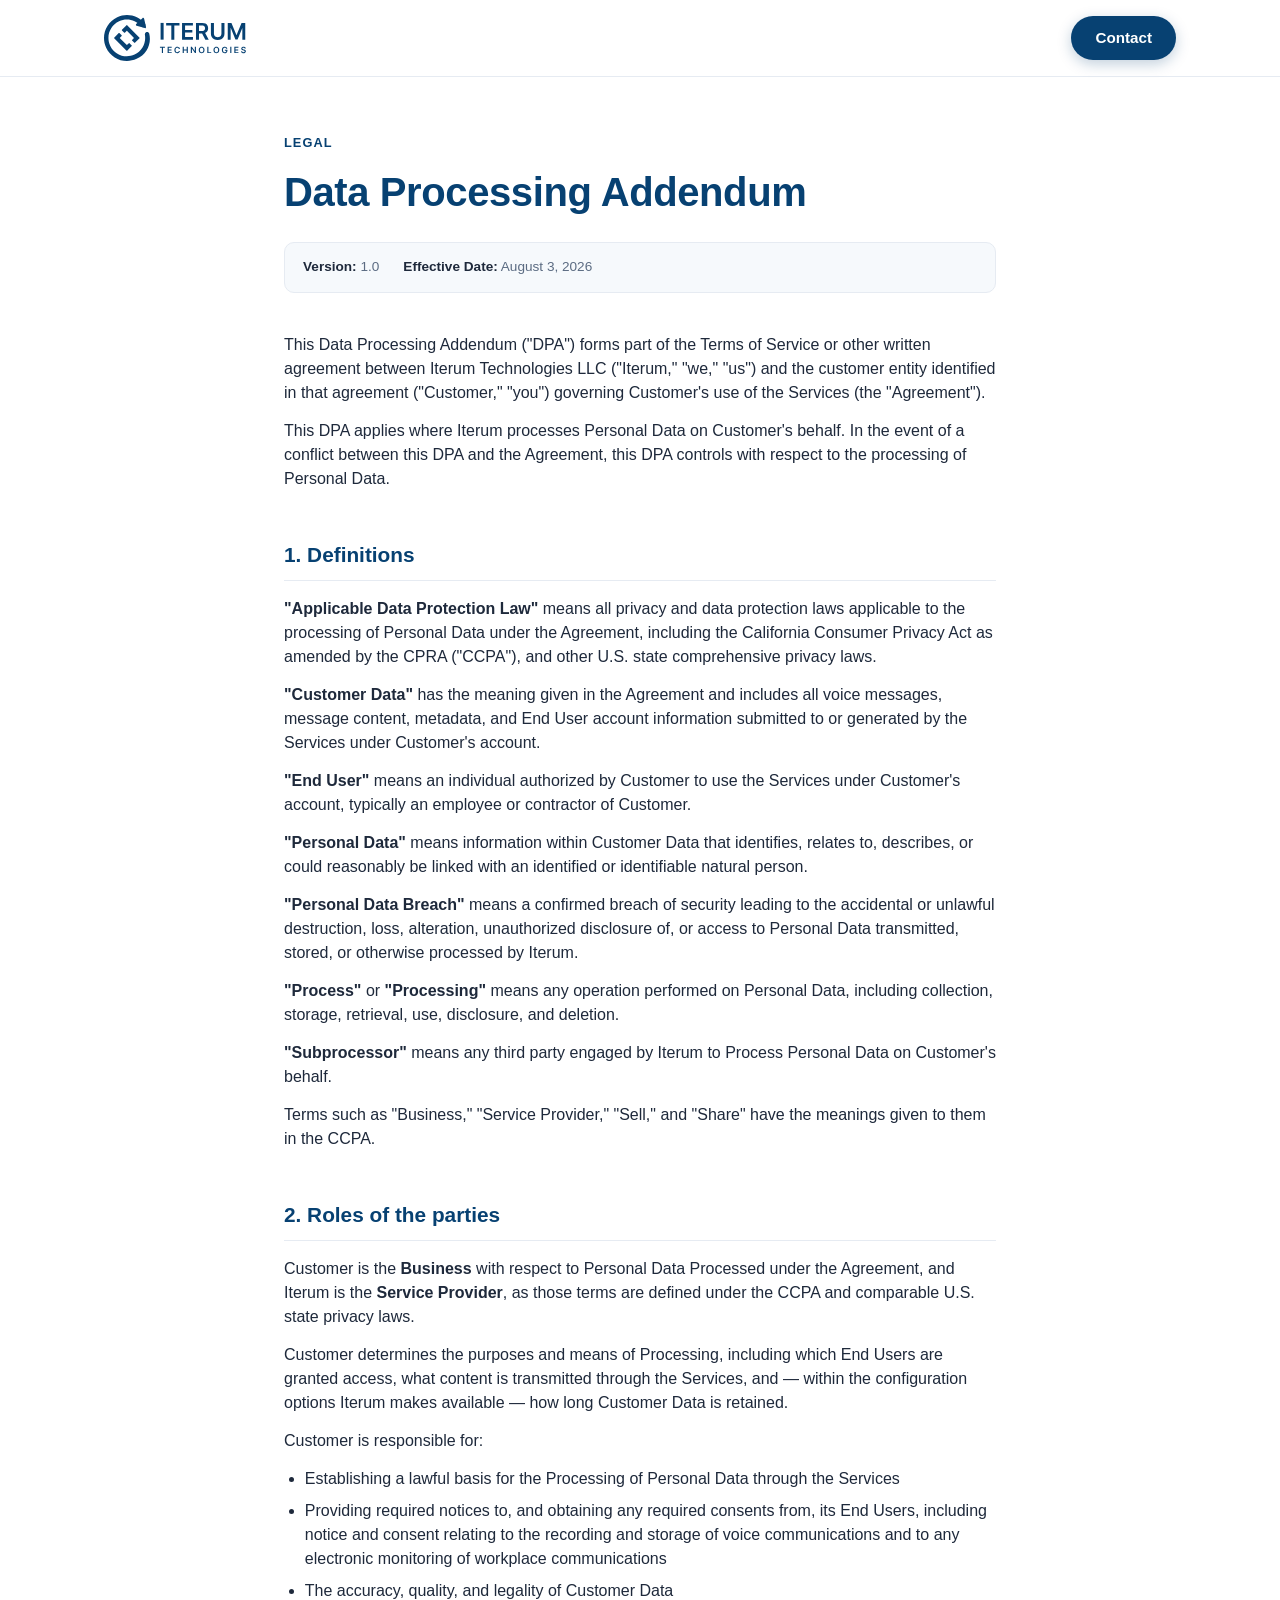
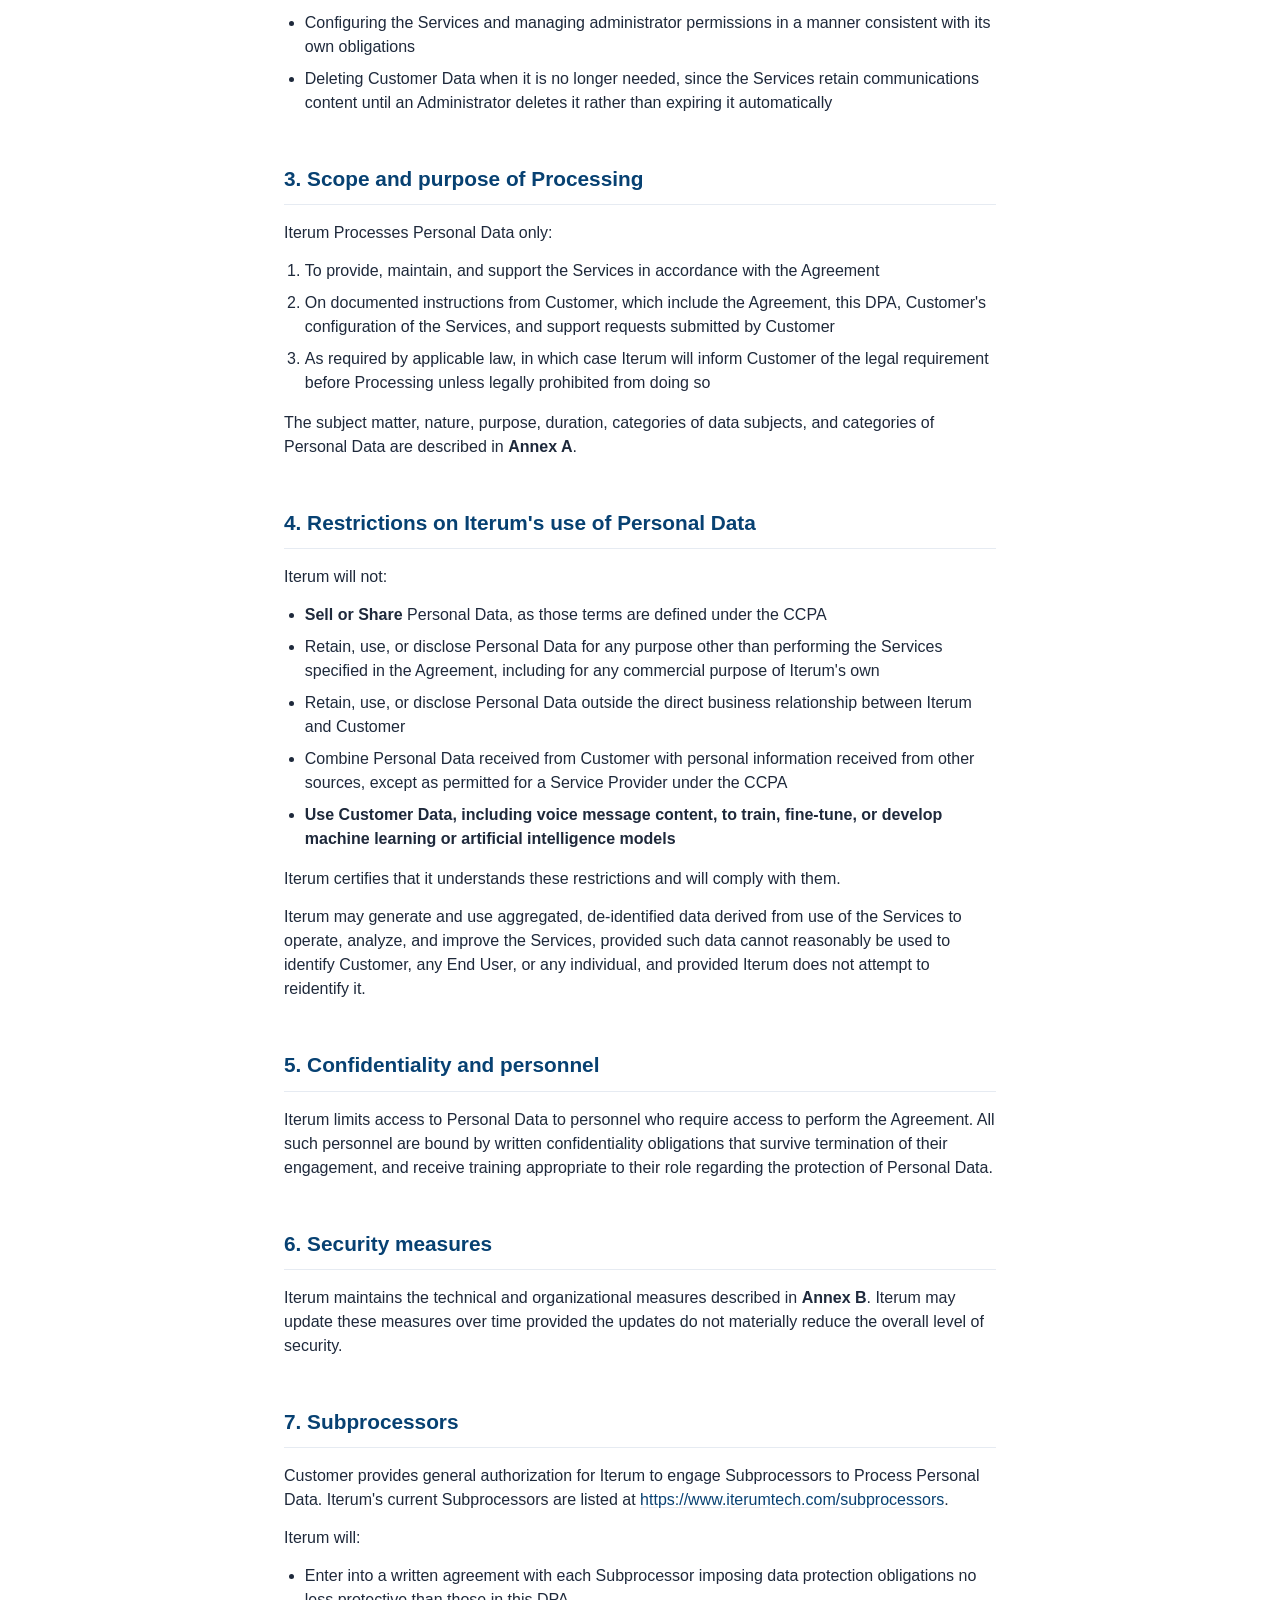
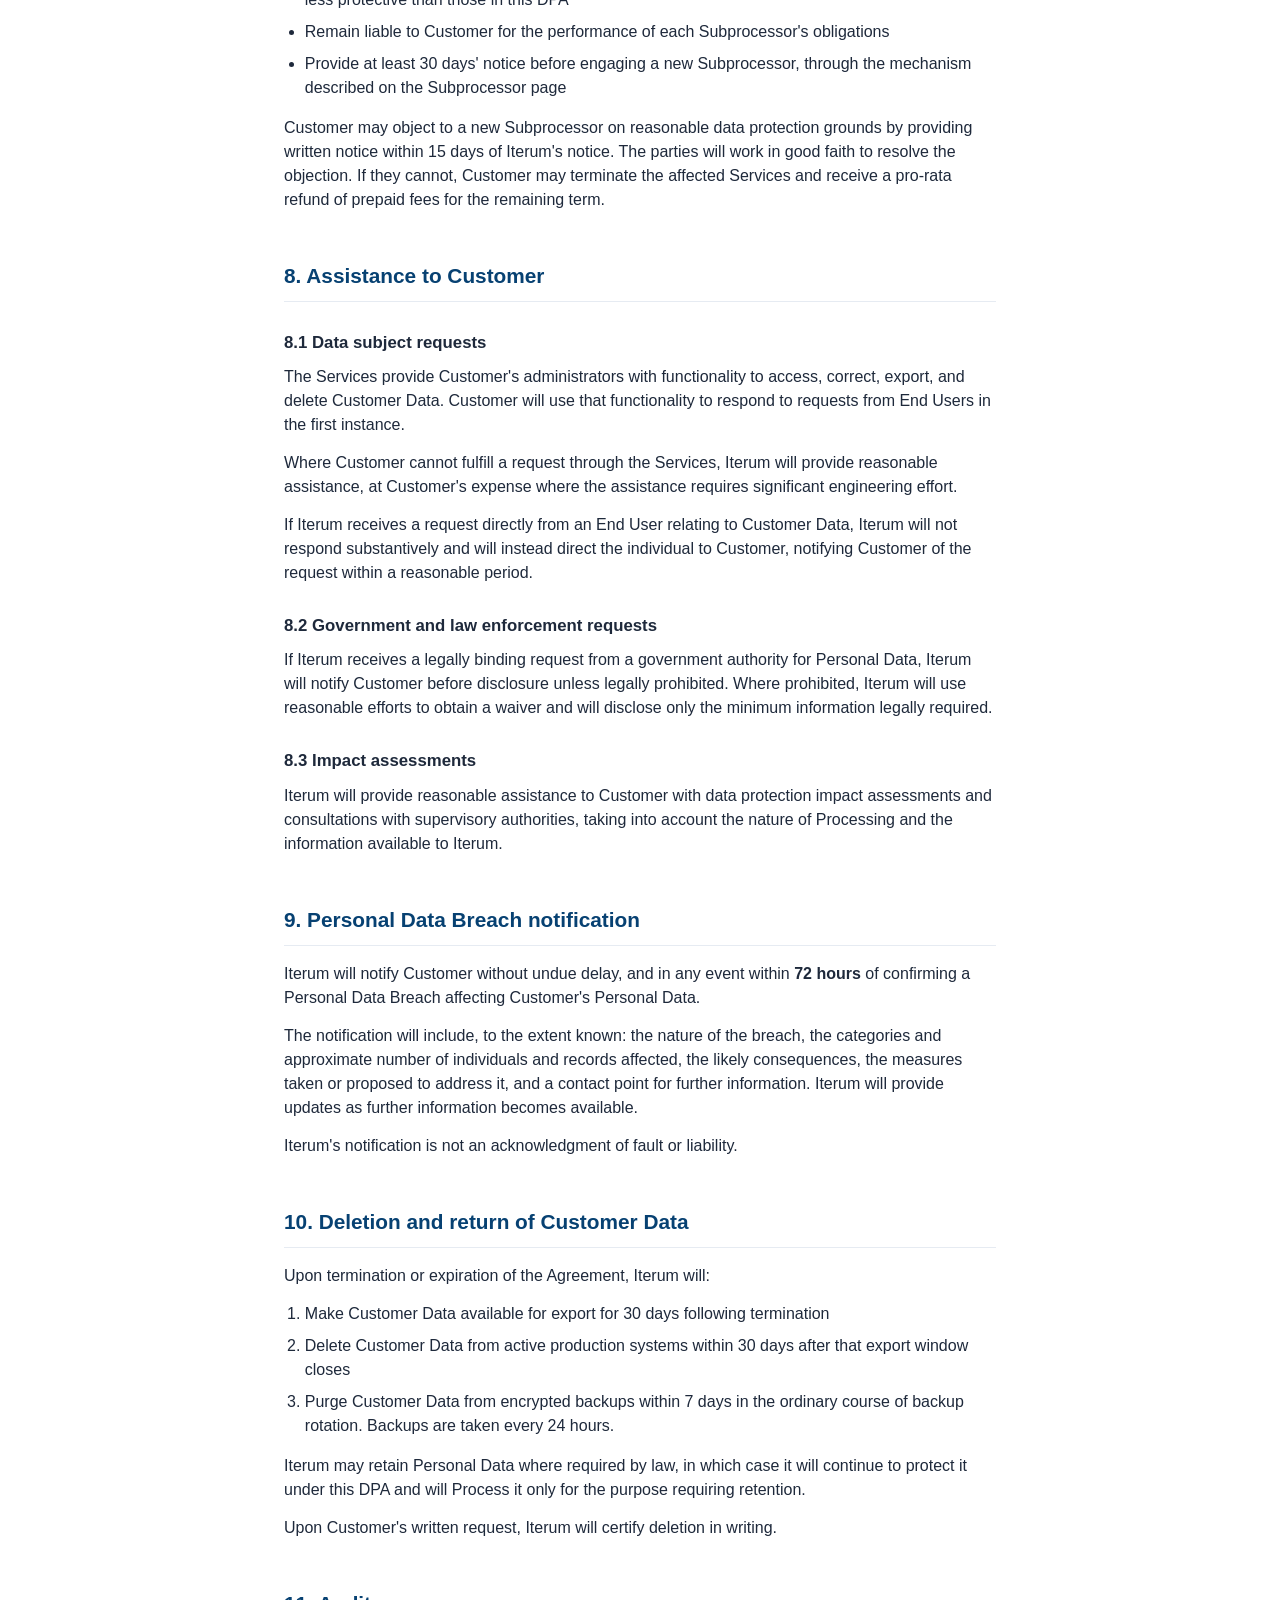
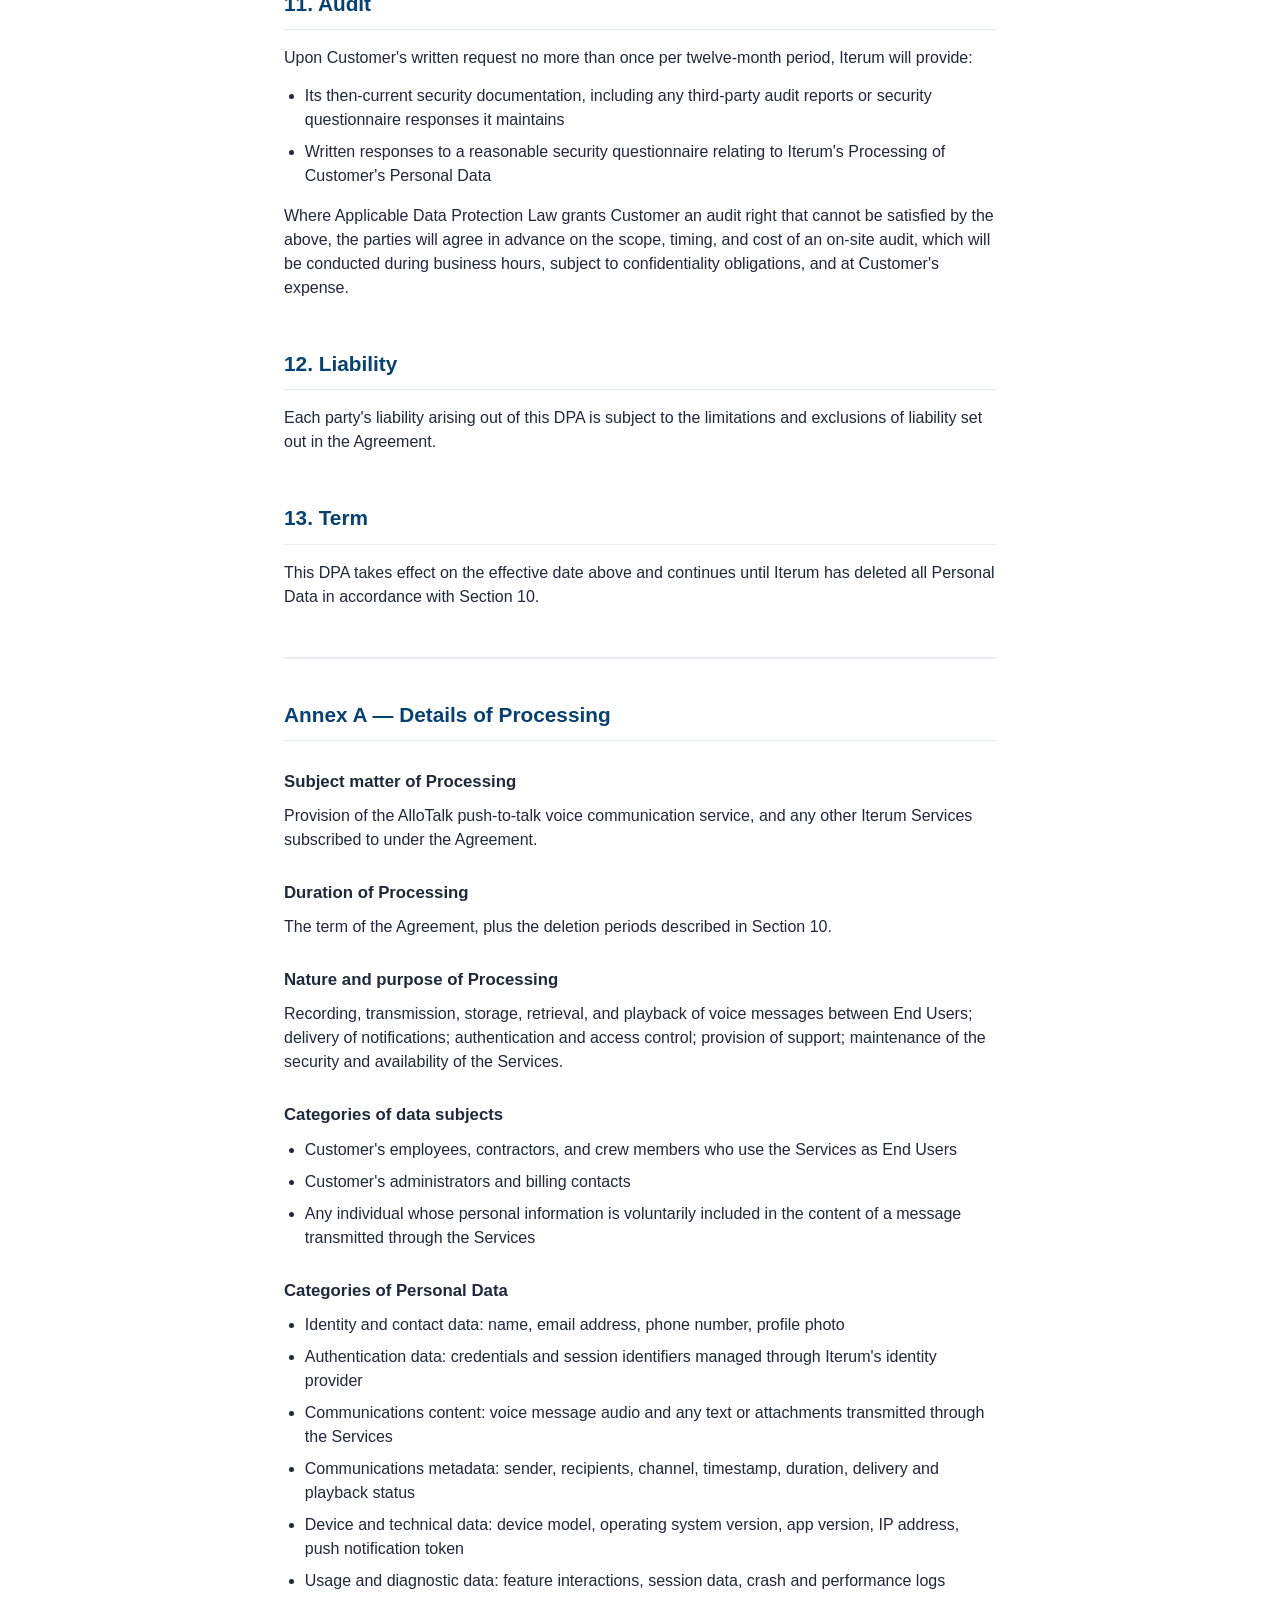
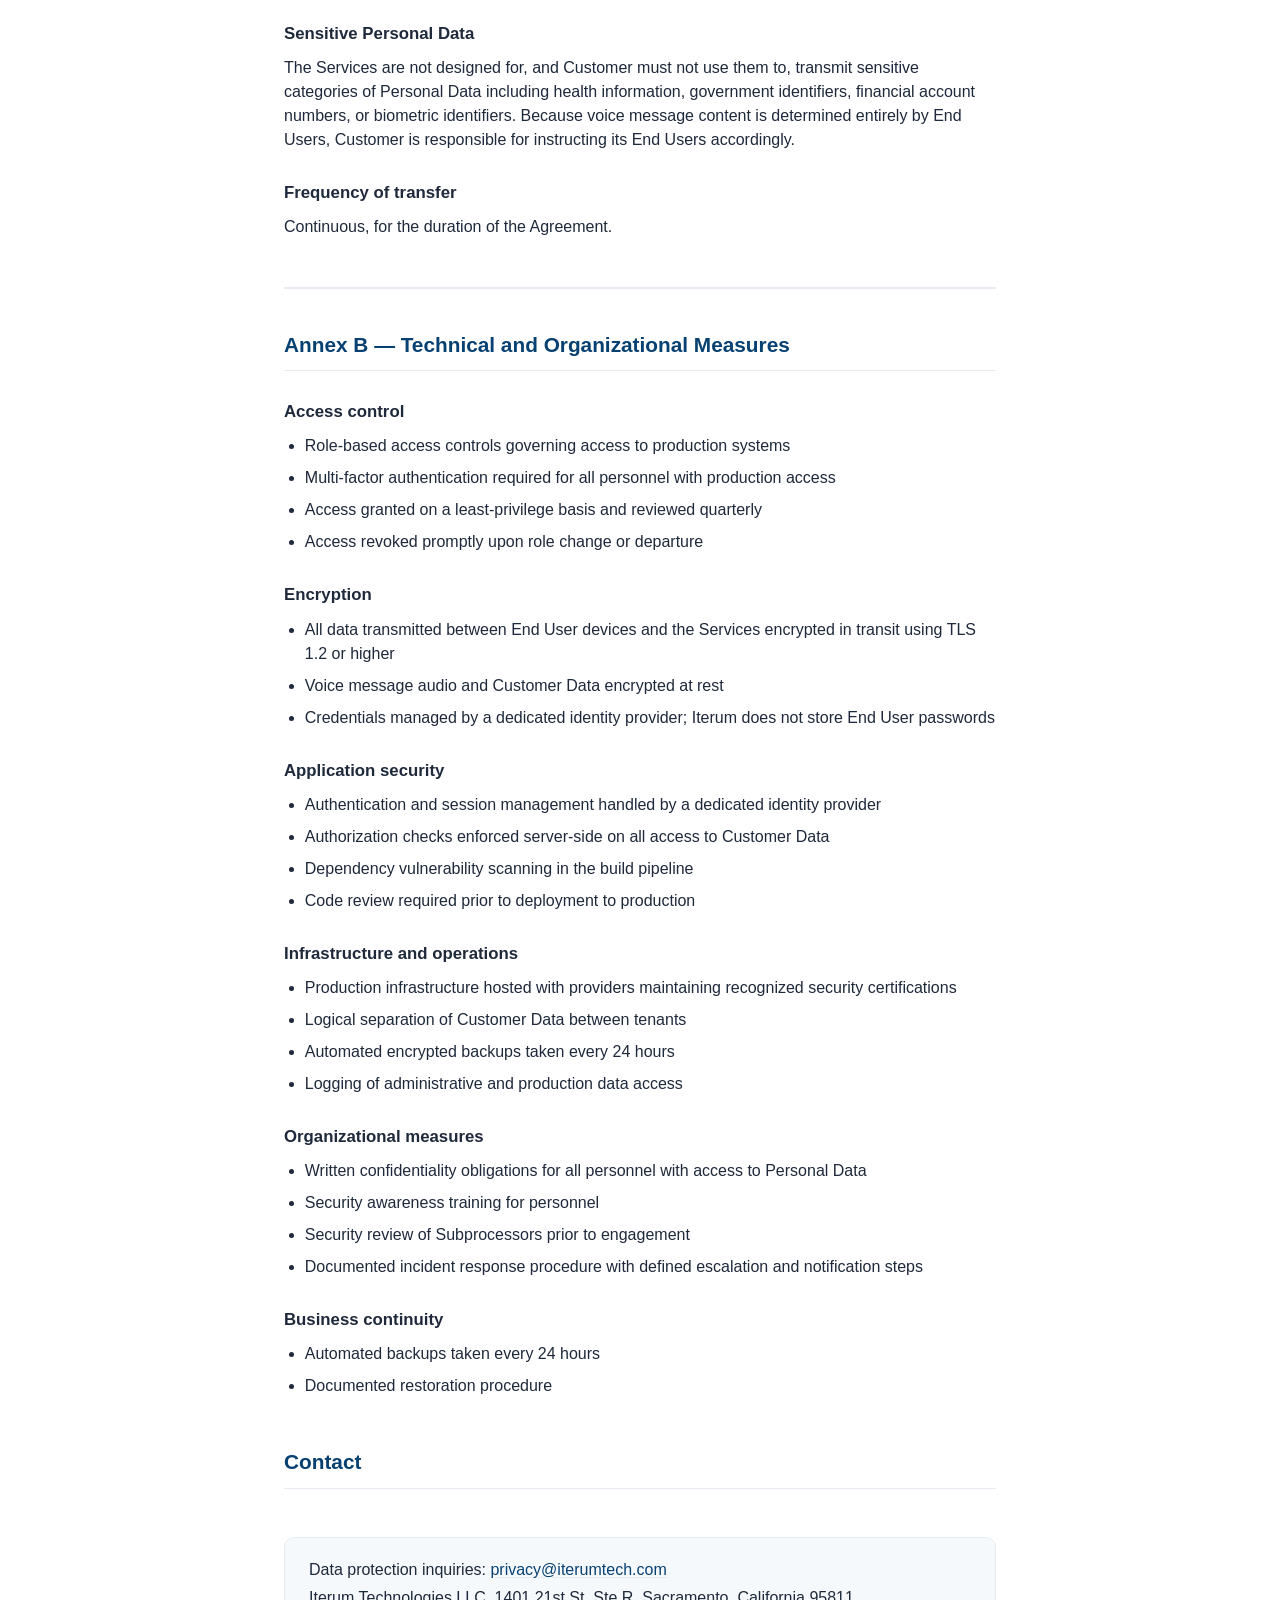
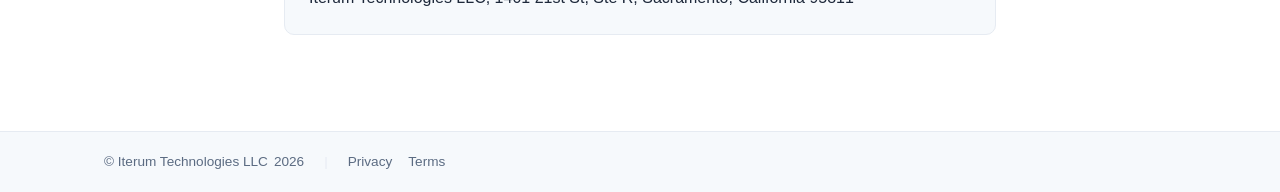
==== dpa/index.html @ b915741b "Updating website with legal pages" ====
<!doctype html>
<html lang="en">
  <head>
    <meta charset="UTF-8" />
    <meta name="viewport" content="width=device-width, initial-scale=1.0" />
    <title>Data Processing Addendum — Iterum Technologies</title>

    <link rel="icon" href="../favicon.ico" />
    <link rel="stylesheet" href="../styles.css" />
  </head>
  <body>
    <header class="site-header">
      <div class="container">
        <a class="brand" href="../index.html">
          <img src="../logo.svg" alt="Iterum Technologies" />
        </a>
        <a class="btn btn-primary" href="mailto:hello@iterumtech.com">Contact</a>
      </div>
    </header>

    <main>
      <div class="container doc">
        <div class="doc-eyebrow">Legal</div>
        <h1>Data Processing Addendum</h1>
        <div class="doc-meta">
          <span><strong>Version:</strong> 1.0</span>
          <span><strong>Effective Date:</strong> August 3, 2026</span>
        </div>

        <p>
          This Data Processing Addendum ("DPA") forms part of the Terms of Service or other
          written agreement between Iterum Technologies LLC ("Iterum," "we," "us") and the
          customer entity identified in that agreement ("Customer," "you") governing Customer's
          use of the Services (the "Agreement").
        </p>
        <p>
          This DPA applies where Iterum processes Personal Data on Customer's behalf. In the
          event of a conflict between this DPA and the Agreement, this DPA controls with respect
          to the processing of Personal Data.
        </p>

        <h2>1. Definitions</h2>
        <p><strong>"Applicable Data Protection Law"</strong> means all privacy and data protection laws applicable to the processing of Personal Data under the Agreement, including the California Consumer Privacy Act as amended by the CPRA ("CCPA"), and other U.S. state comprehensive privacy laws.</p>
        <p><strong>"Customer Data"</strong> has the meaning given in the Agreement and includes all voice messages, message content, metadata, and End User account information submitted to or generated by the Services under Customer's account.</p>
        <p><strong>"End User"</strong> means an individual authorized by Customer to use the Services under Customer's account, typically an employee or contractor of Customer.</p>
        <p><strong>"Personal Data"</strong> means information within Customer Data that identifies, relates to, describes, or could reasonably be linked with an identified or identifiable natural person.</p>
        <p><strong>"Personal Data Breach"</strong> means a confirmed breach of security leading to the accidental or unlawful destruction, loss, alteration, unauthorized disclosure of, or access to Personal Data transmitted, stored, or otherwise processed by Iterum.</p>
        <p><strong>"Process"</strong> or <strong>"Processing"</strong> means any operation performed on Personal Data, including collection, storage, retrieval, use, disclosure, and deletion.</p>
        <p><strong>"Subprocessor"</strong> means any third party engaged by Iterum to Process Personal Data on Customer's behalf.</p>
        <p>Terms such as "Business," "Service Provider," "Sell," and "Share" have the meanings given to them in the CCPA.</p>

        <h2>2. Roles of the parties</h2>
        <p>
          Customer is the <strong>Business</strong> with respect to Personal Data Processed under
          the Agreement, and Iterum is the <strong>Service Provider</strong>, as those terms are
          defined under the CCPA and comparable U.S. state privacy laws.
        </p>
        <p>
          Customer determines the purposes and means of Processing, including which End Users are
          granted access, what content is transmitted through the Services, and — within the
          configuration options Iterum makes available — how long Customer Data is retained.
        </p>
        <p>Customer is responsible for:</p>
        <ul>
          <li>Establishing a lawful basis for the Processing of Personal Data through the Services</li>
          <li>Providing required notices to, and obtaining any required consents from, its End Users, including notice and consent relating to the recording and storage of voice communications and to any electronic monitoring of workplace communications</li>
          <li>The accuracy, quality, and legality of Customer Data</li>
          <li>Configuring the Services and managing administrator permissions in a manner consistent with its own obligations</li>
          <li>Deleting Customer Data when it is no longer needed, since the Services retain communications content until an Administrator deletes it rather than expiring it automatically</li>
        </ul>

        <h2>3. Scope and purpose of Processing</h2>
        <p>Iterum Processes Personal Data only:</p>
        <ol>
          <li>To provide, maintain, and support the Services in accordance with the Agreement</li>
          <li>On documented instructions from Customer, which include the Agreement, this DPA, Customer's configuration of the Services, and support requests submitted by Customer</li>
          <li>As required by applicable law, in which case Iterum will inform Customer of the legal requirement before Processing unless legally prohibited from doing so</li>
        </ol>
        <p>The subject matter, nature, purpose, duration, categories of data subjects, and categories of Personal Data are described in <strong>Annex A</strong>.</p>

        <h2>4. Restrictions on Iterum's use of Personal Data</h2>
        <p>Iterum will not:</p>
        <ul>
          <li><strong>Sell or Share</strong> Personal Data, as those terms are defined under the CCPA</li>
          <li>Retain, use, or disclose Personal Data for any purpose other than performing the Services specified in the Agreement, including for any commercial purpose of Iterum's own</li>
          <li>Retain, use, or disclose Personal Data outside the direct business relationship between Iterum and Customer</li>
          <li>Combine Personal Data received from Customer with personal information received from other sources, except as permitted for a Service Provider under the CCPA</li>
          <li><strong>Use Customer Data, including voice message content, to train, fine-tune, or develop machine learning or artificial intelligence models</strong></li>
        </ul>
        <p>Iterum certifies that it understands these restrictions and will comply with them.</p>
        <p>
          Iterum may generate and use aggregated, de-identified data derived from use of the
          Services to operate, analyze, and improve the Services, provided such data cannot
          reasonably be used to identify Customer, any End User, or any individual, and provided
          Iterum does not attempt to reidentify it.
        </p>

        <h2>5. Confidentiality and personnel</h2>
        <p>
          Iterum limits access to Personal Data to personnel who require access to perform the
          Agreement. All such personnel are bound by written confidentiality obligations that
          survive termination of their engagement, and receive training appropriate to their role
          regarding the protection of Personal Data.
        </p>

        <h2>6. Security measures</h2>
        <p>
          Iterum maintains the technical and organizational measures described in
          <strong>Annex B</strong>. Iterum may update these measures over time provided the
          updates do not materially reduce the overall level of security.
        </p>

        <h2>7. Subprocessors</h2>
        <p>
          Customer provides general authorization for Iterum to engage Subprocessors to Process
          Personal Data. Iterum's current Subprocessors are listed at
          <a href="../subprocessors/">https://www.iterumtech.com/subprocessors</a>.
        </p>
        <p>Iterum will:</p>
        <ul>
          <li>Enter into a written agreement with each Subprocessor imposing data protection obligations no less protective than those in this DPA</li>
          <li>Remain liable to Customer for the performance of each Subprocessor's obligations</li>
          <li>Provide at least 30 days' notice before engaging a new Subprocessor, through the mechanism described on the Subprocessor page</li>
        </ul>
        <p>
          Customer may object to a new Subprocessor on reasonable data protection grounds by
          providing written notice within 15 days of Iterum's notice. The parties will work in
          good faith to resolve the objection. If they cannot, Customer may terminate the affected
          Services and receive a pro-rata refund of prepaid fees for the remaining term.
        </p>

        <h2>8. Assistance to Customer</h2>
        <h3>8.1 Data subject requests</h3>
        <p>
          The Services provide Customer's administrators with functionality to access, correct,
          export, and delete Customer Data. Customer will use that functionality to respond to
          requests from End Users in the first instance.
        </p>
        <p>
          Where Customer cannot fulfill a request through the Services, Iterum will provide
          reasonable assistance, at Customer's expense where the assistance requires significant
          engineering effort.
        </p>
        <p>
          If Iterum receives a request directly from an End User relating to Customer Data, Iterum
          will not respond substantively and will instead direct the individual to Customer,
          notifying Customer of the request within a reasonable period.
        </p>

        <h3>8.2 Government and law enforcement requests</h3>
        <p>
          If Iterum receives a legally binding request from a government authority for Personal
          Data, Iterum will notify Customer before disclosure unless legally prohibited. Where
          prohibited, Iterum will use reasonable efforts to obtain a waiver and will disclose only
          the minimum information legally required.
        </p>

        <h3>8.3 Impact assessments</h3>
        <p>
          Iterum will provide reasonable assistance to Customer with data protection impact
          assessments and consultations with supervisory authorities, taking into account the
          nature of Processing and the information available to Iterum.
        </p>

        <h2>9. Personal Data Breach notification</h2>
        <p>
          Iterum will notify Customer without undue delay, and in any event within
          <strong>72 hours</strong> of confirming a Personal Data Breach affecting Customer's
          Personal Data.
        </p>
        <p>
          The notification will include, to the extent known: the nature of the breach, the
          categories and approximate number of individuals and records affected, the likely
          consequences, the measures taken or proposed to address it, and a contact point for
          further information. Iterum will provide updates as further information becomes
          available.
        </p>
        <p>Iterum's notification is not an acknowledgment of fault or liability.</p>

        <h2>10. Deletion and return of Customer Data</h2>
        <p>Upon termination or expiration of the Agreement, Iterum will:</p>
        <ol>
          <li>Make Customer Data available for export for 30 days following termination</li>
          <li>Delete Customer Data from active production systems within 30 days after that export window closes</li>
          <li>Purge Customer Data from encrypted backups within 7 days in the ordinary course of backup rotation. Backups are taken every 24 hours.</li>
        </ol>
        <p>
          Iterum may retain Personal Data where required by law, in which case it will continue to
          protect it under this DPA and will Process it only for the purpose requiring retention.
        </p>
        <p>Upon Customer's written request, Iterum will certify deletion in writing.</p>

        <h2>11. Audit</h2>
        <p>Upon Customer's written request no more than once per twelve-month period, Iterum will provide:</p>
        <ul>
          <li>Its then-current security documentation, including any third-party audit reports or security questionnaire responses it maintains</li>
          <li>Written responses to a reasonable security questionnaire relating to Iterum's Processing of Customer's Personal Data</li>
        </ul>
        <p>
          Where Applicable Data Protection Law grants Customer an audit right that cannot be
          satisfied by the above, the parties will agree in advance on the scope, timing, and cost
          of an on-site audit, which will be conducted during business hours, subject to
          confidentiality obligations, and at Customer's expense.
        </p>

        <h2>12. Liability</h2>
        <p>Each party's liability arising out of this DPA is subject to the limitations and exclusions of liability set out in the Agreement.</p>

        <h2>13. Term</h2>
        <p>This DPA takes effect on the effective date above and continues until Iterum has deleted all Personal Data in accordance with Section 10.</p>

        <h2 class="doc-annex-title">Annex A — Details of Processing</h2>

        <h3>Subject matter of Processing</h3>
        <p>Provision of the AlloTalk push-to-talk voice communication service, and any other Iterum Services subscribed to under the Agreement.</p>

        <h3>Duration of Processing</h3>
        <p>The term of the Agreement, plus the deletion periods described in Section 10.</p>

        <h3>Nature and purpose of Processing</h3>
        <p>Recording, transmission, storage, retrieval, and playback of voice messages between End Users; delivery of notifications; authentication and access control; provision of support; maintenance of the security and availability of the Services.</p>

        <h3>Categories of data subjects</h3>
        <ul>
          <li>Customer's employees, contractors, and crew members who use the Services as End Users</li>
          <li>Customer's administrators and billing contacts</li>
          <li>Any individual whose personal information is voluntarily included in the content of a message transmitted through the Services</li>
        </ul>

        <h3>Categories of Personal Data</h3>
        <ul>
          <li>Identity and contact data: name, email address, phone number, profile photo</li>
          <li>Authentication data: credentials and session identifiers managed through Iterum's identity provider</li>
          <li>Communications content: voice message audio and any text or attachments transmitted through the Services</li>
          <li>Communications metadata: sender, recipients, channel, timestamp, duration, delivery and playback status</li>
          <li>Device and technical data: device model, operating system version, app version, IP address, push notification token</li>
          <li>Usage and diagnostic data: feature interactions, session data, crash and performance logs</li>
        </ul>

        <h3>Sensitive Personal Data</h3>
        <p>
          The Services are not designed for, and Customer must not use them to, transmit
          sensitive categories of Personal Data including health information, government
          identifiers, financial account numbers, or biometric identifiers. Because voice message
          content is determined entirely by End Users, Customer is responsible for instructing its
          End Users accordingly.
        </p>

        <h3>Frequency of transfer</h3>
        <p>Continuous, for the duration of the Agreement.</p>

        <h2 class="doc-annex-title">Annex B — Technical and Organizational Measures</h2>

        <h3>Access control</h3>
        <ul>
          <li>Role-based access controls governing access to production systems</li>
          <li>Multi-factor authentication required for all personnel with production access</li>
          <li>Access granted on a least-privilege basis and reviewed quarterly</li>
          <li>Access revoked promptly upon role change or departure</li>
        </ul>

        <h3>Encryption</h3>
        <ul>
          <li>All data transmitted between End User devices and the Services encrypted in transit using TLS 1.2 or higher</li>
          <li>Voice message audio and Customer Data encrypted at rest</li>
          <li>Credentials managed by a dedicated identity provider; Iterum does not store End User passwords</li>
        </ul>

        <h3>Application security</h3>
        <ul>
          <li>Authentication and session management handled by a dedicated identity provider</li>
          <li>Authorization checks enforced server-side on all access to Customer Data</li>
          <li>Dependency vulnerability scanning in the build pipeline</li>
          <li>Code review required prior to deployment to production</li>
        </ul>

        <h3>Infrastructure and operations</h3>
        <ul>
          <li>Production infrastructure hosted with providers maintaining recognized security certifications</li>
          <li>Logical separation of Customer Data between tenants</li>
          <li>Automated encrypted backups taken every 24 hours</li>
          <li>Logging of administrative and production data access</li>
        </ul>

        <h3>Organizational measures</h3>
        <ul>
          <li>Written confidentiality obligations for all personnel with access to Personal Data</li>
          <li>Security awareness training for personnel</li>
          <li>Security review of Subprocessors prior to engagement</li>
          <li>Documented incident response procedure with defined escalation and notification steps</li>
        </ul>

        <h3>Business continuity</h3>
        <ul>
          <li>Automated backups taken every 24 hours</li>
          <li>Documented restoration procedure</li>
        </ul>

        <h2>Contact</h2>
        <div class="doc-contact">
          <p>Data protection inquiries: <a href="mailto:privacy@iterumtech.com">privacy@iterumtech.com</a></p>
          <p>Iterum Technologies LLC, 1401 21st St, Ste R, Sacramento, California 95811</p>
        </div>
      </div>
    </main>

    <footer class="site-footer">
      <div class="container">
        <span class="footer-copyright">&copy; Iterum Technologies LLC <span id="year"></span></span>
        <span class="footer-sep">|</span>
        <span class="footer-links">
          <a href="../privacy/">Privacy</a>
          <a href="../terms/">Terms</a>
        </span>
      </div>
    </footer>

    <script>
      document.getElementById('year').textContent = new Date().getFullYear();
    </script>
  </body>
</html>
---- styles.css ----
/* Reset & variables */
:root {
  --blue-dark: #074172;
  --blue: #0062ff;
  --blue-light: #009dff;
  --bg: #ffffff;
  --bg-soft: #f6f9fc;
  --text: #1e293b;
  --text-muted: #5b6b82;
  --border: #e6ebf2;
  --shadow: 0 1px 2px rgba(15, 42, 74, 0.04), 0 8px 24px rgba(15, 42, 74, 0.06);
  --radius: 14px;
  --container: 1120px;
}

* {
  margin: 0;
  padding: 0;
  box-sizing: border-box;
}

html {
  scroll-behavior: smooth;
}

body {
  font-family:
    -apple-system, BlinkMacSystemFont, 'Segoe UI', Roboto, Helvetica, Arial, sans-serif;
  background-color: var(--bg);
  color: var(--text);
  min-height: 100vh;
  display: flex;
  flex-direction: column;
  line-height: 1.5;
  -webkit-font-smoothing: antialiased;
}

a {
  color: inherit;
}

img {
  display: block;
  max-width: 100%;
}

.container {
  width: 100%;
  max-width: var(--container);
  margin: 0 auto;
  padding: 0 24px;
}

/* Header */
.site-header {
  position: sticky;
  top: 0;
  z-index: 20;
  background: rgba(255, 255, 255, 0.85);
  backdrop-filter: saturate(180%) blur(12px);
  -webkit-backdrop-filter: saturate(180%) blur(12px);
  border-bottom: 1px solid var(--border);
}

.site-header .container {
  display: flex;
  align-items: center;
  justify-content: space-between;
  gap: 16px;
  height: 76px;
}

.brand {
  display: flex;
  align-items: center;
}

.brand img {
  height: 46px;
  width: auto;
}

.btn {
  display: inline-flex;
  align-items: center;
  justify-content: center;
  gap: 8px;
  font-weight: 600;
  font-size: 0.95rem;
  text-decoration: none;
  white-space: nowrap;
  border-radius: 999px;
  transition:
    transform 0.2s ease,
    box-shadow 0.2s ease,
    background-color 0.2s ease;
}

.btn-primary {
  background: var(--blue-dark);
  color: #fff;
  padding: 11px 24px;
  box-shadow: 0 4px 14px rgba(7, 65, 114, 0.25);
}

.btn-primary:hover {
  background: #063458;
  transform: translateY(-1px);
  box-shadow: 0 6px 18px rgba(7, 65, 114, 0.3);
}

/* Hero (home page) */
.hero {
  flex: 1;
  display: flex;
  align-items: center;
  position: relative;
  overflow: hidden;
  padding: 88px 0 96px;
  background:
    radial-gradient(650px 320px at 15% -10%, rgba(0, 157, 255, 0.08), transparent 60%),
    radial-gradient(650px 320px at 85% 10%, rgba(0, 98, 255, 0.08), transparent 60%);
}

.hero .container {
  display: flex;
  flex-direction: column;
  align-items: center;
  text-align: center;
}

.hero-phrase {
  max-width: 760px;
  font-size: clamp(1.3rem, 1rem + 1.4vw, 1.85rem);
  font-weight: 600;
  line-height: 1.55;
  color: var(--text);
  letter-spacing: -0.01em;
}

.hero-phrase strong {
  color: var(--blue-dark);
  font-weight: 700;
}

.divider {
  width: 64px;
  height: 3px;
  border-radius: 2px;
  margin: 40px 0 36px;
  background: var(--blue-dark);
}

/* AlloTalk promo */
.promo {
  display: flex;
  flex-direction: column;
  align-items: center;
  gap: 22px;
  padding: 36px 44px;
  background: var(--bg-soft);
  border: 1px solid var(--border);
  border-radius: var(--radius);
  box-shadow: var(--shadow);
}

.promo img {
  height: 46px;
  width: auto;
}

.btn-cta {
  background: linear-gradient(135deg, var(--blue-light), var(--blue));
  color: #fff;
  padding: 12px 28px;
  font-size: 1rem;
  box-shadow: 0 6px 18px rgba(0, 98, 255, 0.28);
}

.btn-cta:hover {
  transform: translateY(-1px);
  box-shadow: 0 8px 22px rgba(0, 98, 255, 0.34);
}

.btn-cta svg {
  width: 16px;
  height: 16px;
  transition: transform 0.2s ease;
}

.btn-cta:hover svg {
  transform: translateX(3px);
}

/* Footer */
.site-footer {
  border-top: 1px solid var(--border);
  background: var(--bg-soft);
}

.site-footer .container {
  display: flex;
  align-items: center;
  justify-content: flex-start;
  flex-wrap: wrap;
  gap: 8px 20px;
  padding-top: 20px;
  padding-bottom: 20px;
  font-size: 0.85rem;
  color: var(--text-muted);
}

.footer-copyright {
  display: inline-flex;
  align-items: center;
  gap: 6px;
}

.footer-links {
  display: inline-flex;
  align-items: center;
  gap: 16px;
}

.footer-links a {
  text-decoration: none;
  color: var(--text-muted);
  transition: color 0.2s ease;
}

.footer-links a:hover {
  color: var(--blue-dark);
  text-decoration: underline;
}

.footer-sep {
  color: var(--border);
}

/* Simple page header (placeholder pages) */
main {
  flex: 1;
}

.page {
  padding-top: 72px;
  padding-bottom: 72px;
}

.page h1 {
  font-size: clamp(1.6rem, 1rem + 2vw, 2.2rem);
  color: var(--blue-dark);
  margin-bottom: 16px;
}

.page p {
  color: var(--text-muted);
  max-width: 640px;
}

/* Legal document pages (privacy, terms, dpa, subprocessors) */
.doc {
  padding-top: 56px;
  padding-bottom: 96px;
  max-width: 760px;
}

.doc-eyebrow {
  color: var(--blue-dark);
  font-weight: 700;
  font-size: 0.8rem;
  letter-spacing: 0.08em;
  text-transform: uppercase;
  margin-bottom: 10px;
}

.doc h1 {
  font-size: clamp(1.8rem, 1.2rem + 2.2vw, 2.5rem);
  color: var(--blue-dark);
  letter-spacing: -0.01em;
  margin-bottom: 20px;
}

.doc-meta {
  display: flex;
  flex-wrap: wrap;
  gap: 8px 24px;
  padding: 14px 18px;
  background: var(--bg-soft);
  border: 1px solid var(--border);
  border-radius: 10px;
  font-size: 0.85rem;
  color: var(--text-muted);
  margin-bottom: 40px;
}

.doc-meta strong {
  color: var(--text);
}

.doc-callout {
  background: var(--bg-soft);
  border: 1px solid var(--border);
  border-left: 3px solid var(--blue-dark);
  border-radius: 10px;
  padding: 16px 20px;
  margin: 0 0 40px;
  font-size: 0.95rem;
  color: var(--text);
}

.doc h2 {
  font-size: 1.3rem;
  color: var(--blue-dark);
  margin-top: 48px;
  margin-bottom: 16px;
  padding-bottom: 10px;
  border-bottom: 1px solid var(--border);
}

.doc h3 {
  font-size: 1.05rem;
  color: var(--text);
  margin-top: 28px;
  margin-bottom: 10px;
}

.doc p {
  color: var(--text);
  margin-bottom: 14px;
  max-width: none;
}

.doc p.muted {
  color: var(--text-muted);
  font-size: 0.9rem;
}

.doc ul,
.doc ol {
  color: var(--text);
  margin: 0 0 16px;
  padding-left: 1.3em;
}

.doc ul {
  list-style: disc;
}

.doc li {
  margin-bottom: 8px;
}

.doc li > ul,
.doc li > ol {
  margin-top: 8px;
  margin-bottom: 0;
}

.doc h4.doc-list-label {
  font-size: 0.95rem;
  color: var(--text);
  margin-top: 20px;
  margin-bottom: 8px;
}

.doc a {
  color: var(--blue-dark);
  text-decoration: underline;
  text-decoration-color: var(--border);
  text-underline-offset: 2px;
}

.doc a:hover {
  text-decoration-color: var(--blue-dark);
}

.doc strong {
  color: var(--text);
  font-weight: 700;
}

.doc hr {
  border: none;
  border-top: 1px solid var(--border);
  margin: 40px 0;
}

.doc .doc-table-wrap {
  overflow-x: auto;
  margin: 0 0 24px;
  border: 1px solid var(--border);
  border-radius: 10px;
}

.doc table {
  width: 100%;
  border-collapse: collapse;
  font-size: 0.9rem;
  min-width: 480px;
}

.doc th,
.doc td {
  text-align: left;
  padding: 10px 14px;
  border-bottom: 1px solid var(--border);
  vertical-align: top;
}

.doc th {
  background: var(--bg-soft);
  color: var(--text);
  font-weight: 600;
  white-space: nowrap;
}

.doc tr:last-child td {
  border-bottom: none;
}

.doc-annex-title {
  font-size: 1.5rem;
  color: var(--blue-dark);
  margin-top: 56px;
  margin-bottom: 20px;
  padding-top: 40px;
  border-top: 2px solid var(--border);
}

.doc-contact {
  margin-top: 48px;
  padding: 20px 24px;
  background: var(--bg-soft);
  border: 1px solid var(--border);
  border-radius: 10px;
  color: var(--text);
}

.doc-contact p {
  margin-bottom: 4px;
}

/* Responsive */
@media (max-width: 640px) {
  .site-header .container {
    height: 64px;
  }

  .brand img {
    height: 34px;
  }

  .btn-primary {
    padding: 9px 18px;
    font-size: 0.88rem;
  }

  .hero {
    padding: 56px 0 64px;
  }

  .hero-phrase {
    font-size: 1.05rem;
  }

  .promo {
    width: 100%;
    padding: 28px 20px;
  }

  .promo img {
    height: 36px;
  }

  .site-footer .container {
    justify-content: center;
    text-align: center;
  }

  .page {
    padding-top: 48px;
    padding-bottom: 48px;
    padding-left: 28px;
    padding-right: 28px;
  }

  .doc {
    padding-top: 40px;
    padding-bottom: 64px;
    padding-left: 24px;
    padding-right: 24px;
  }

  .doc h2 {
    margin-top: 36px;
  }

  .doc-annex-title {
    margin-top: 40px;
    padding-top: 28px;
  }
}
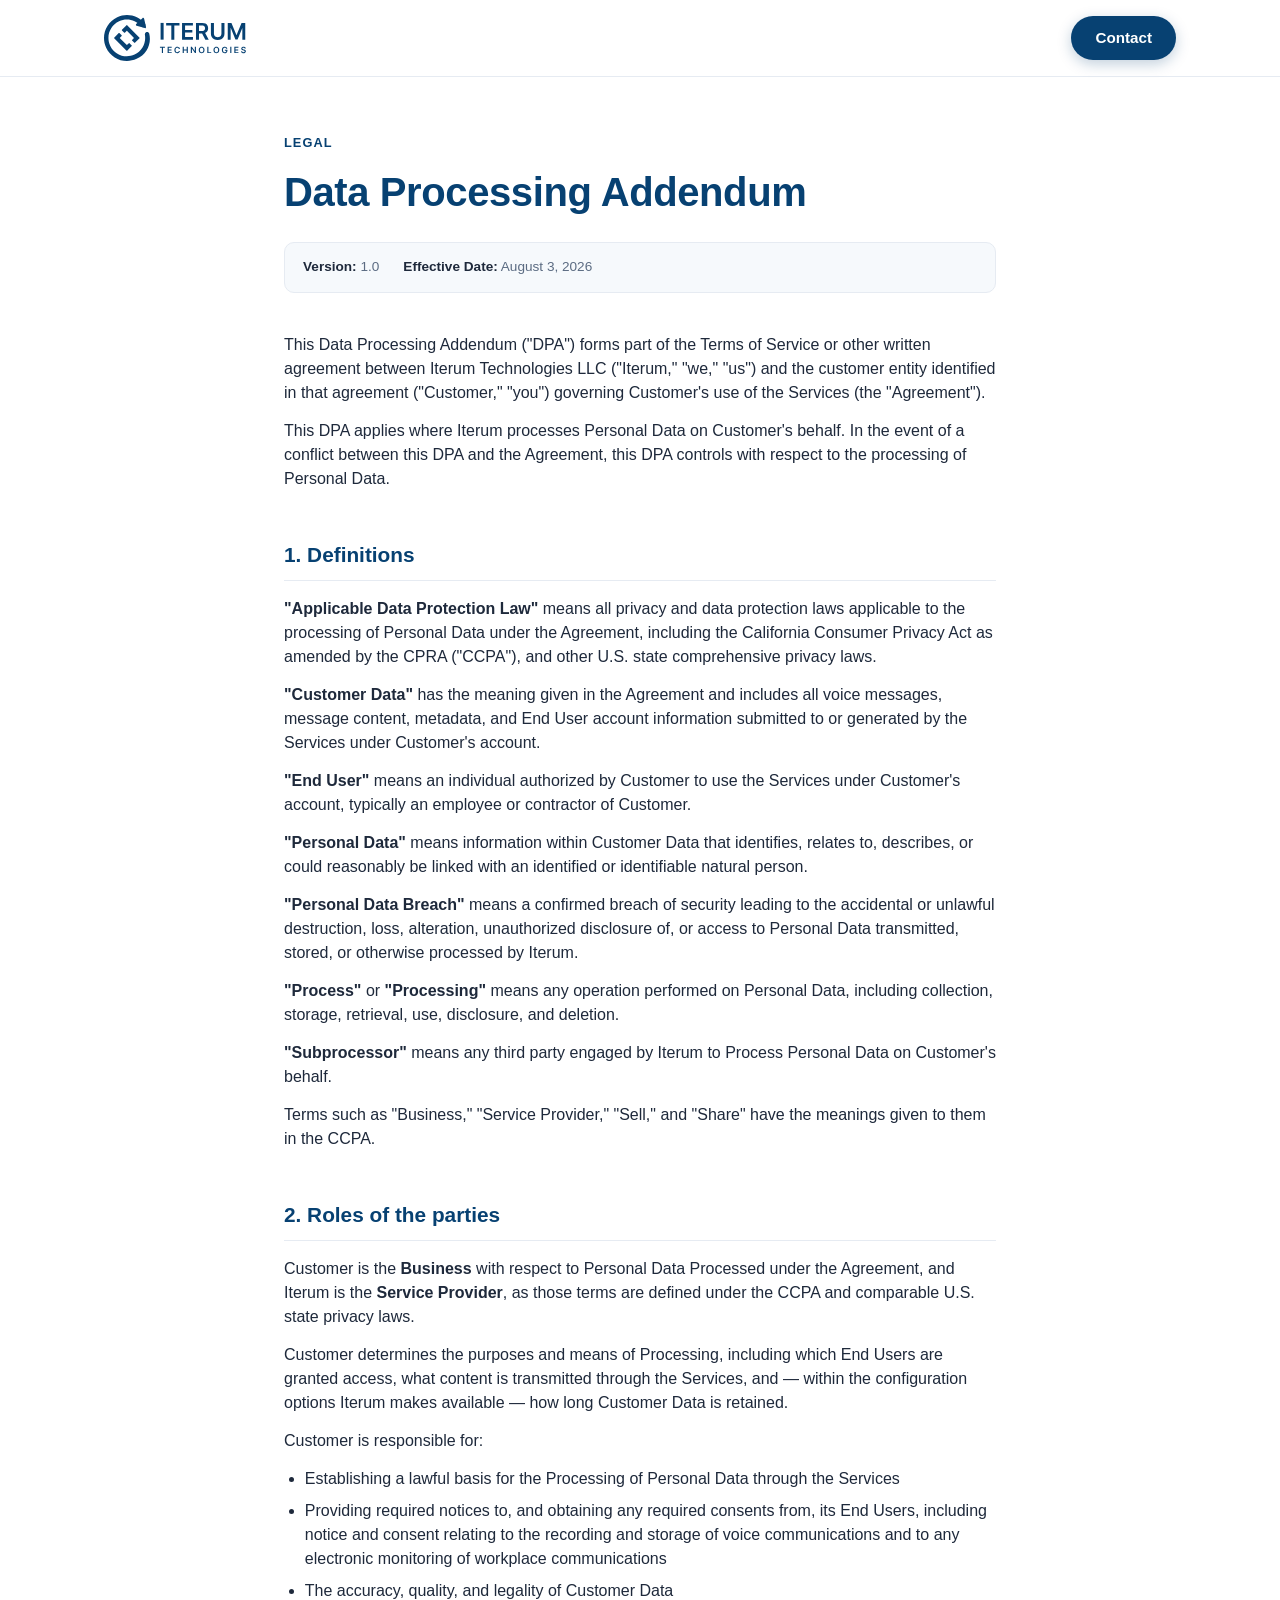
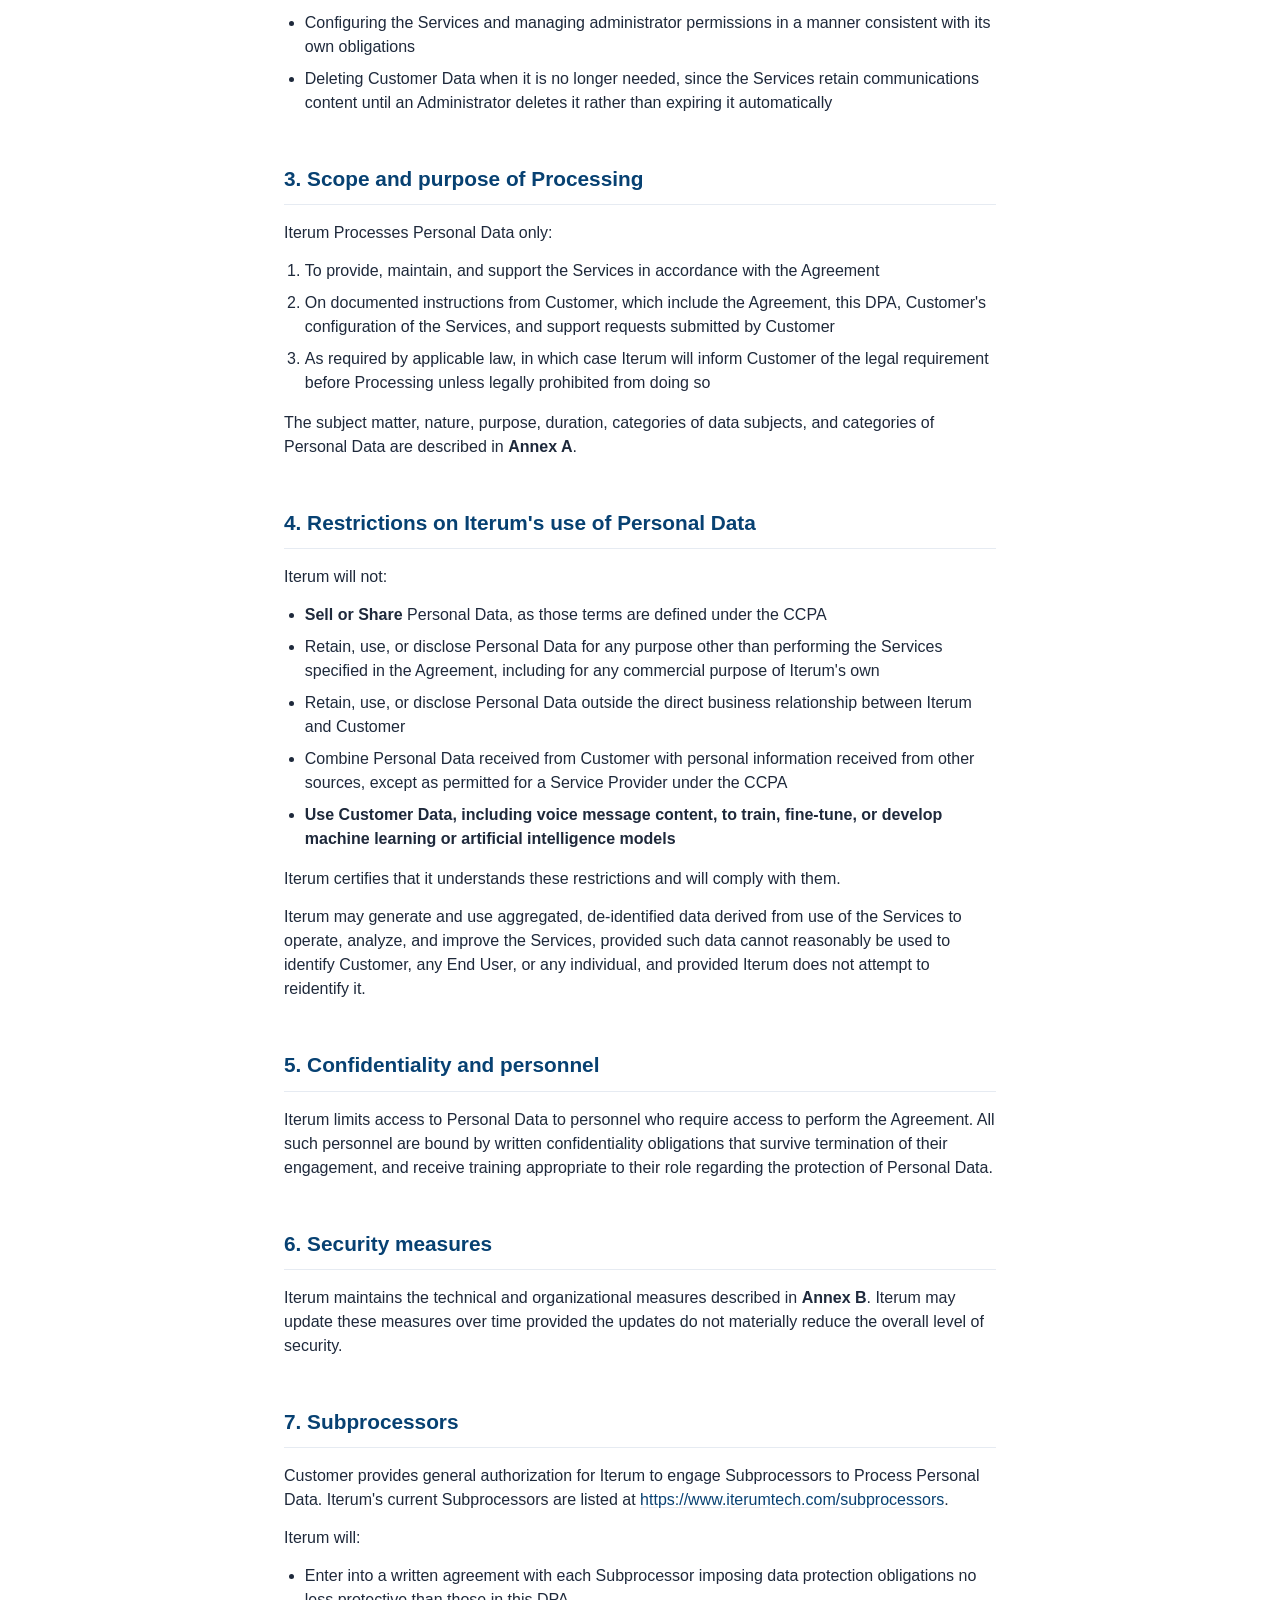
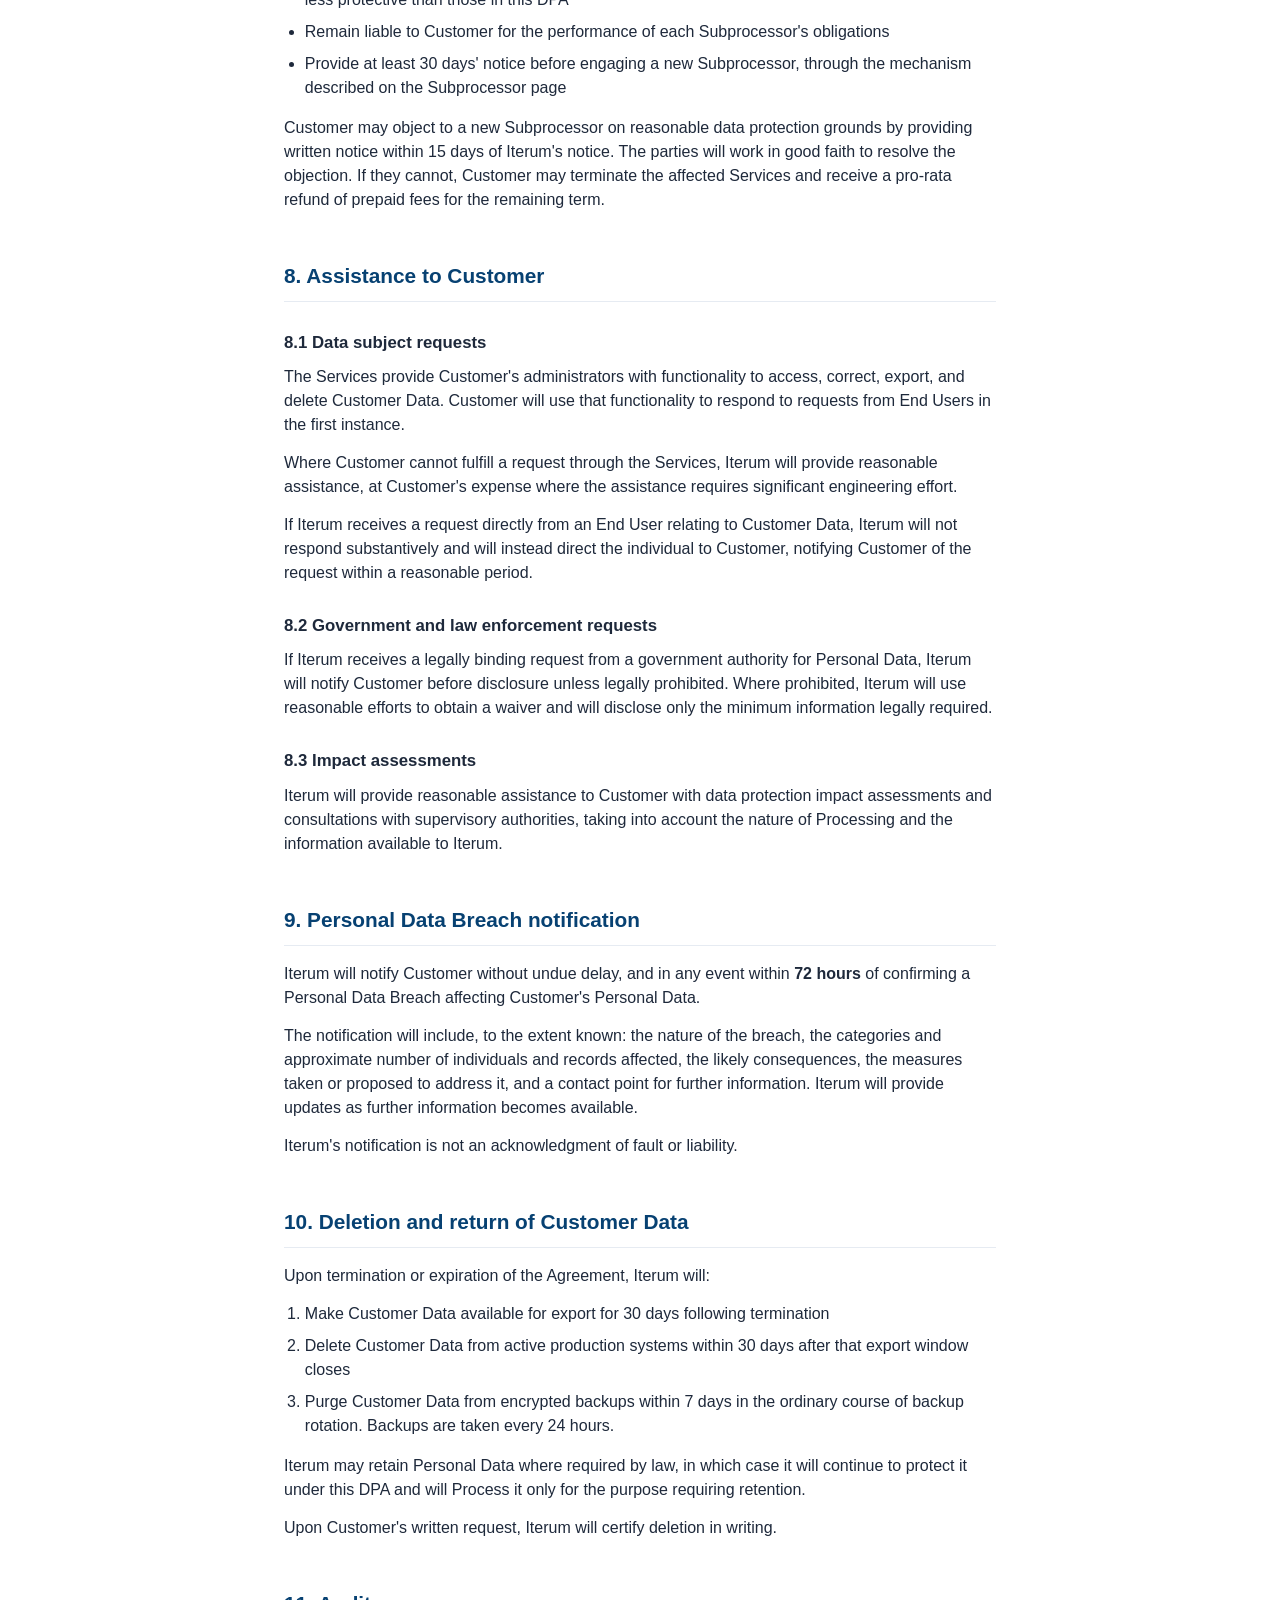
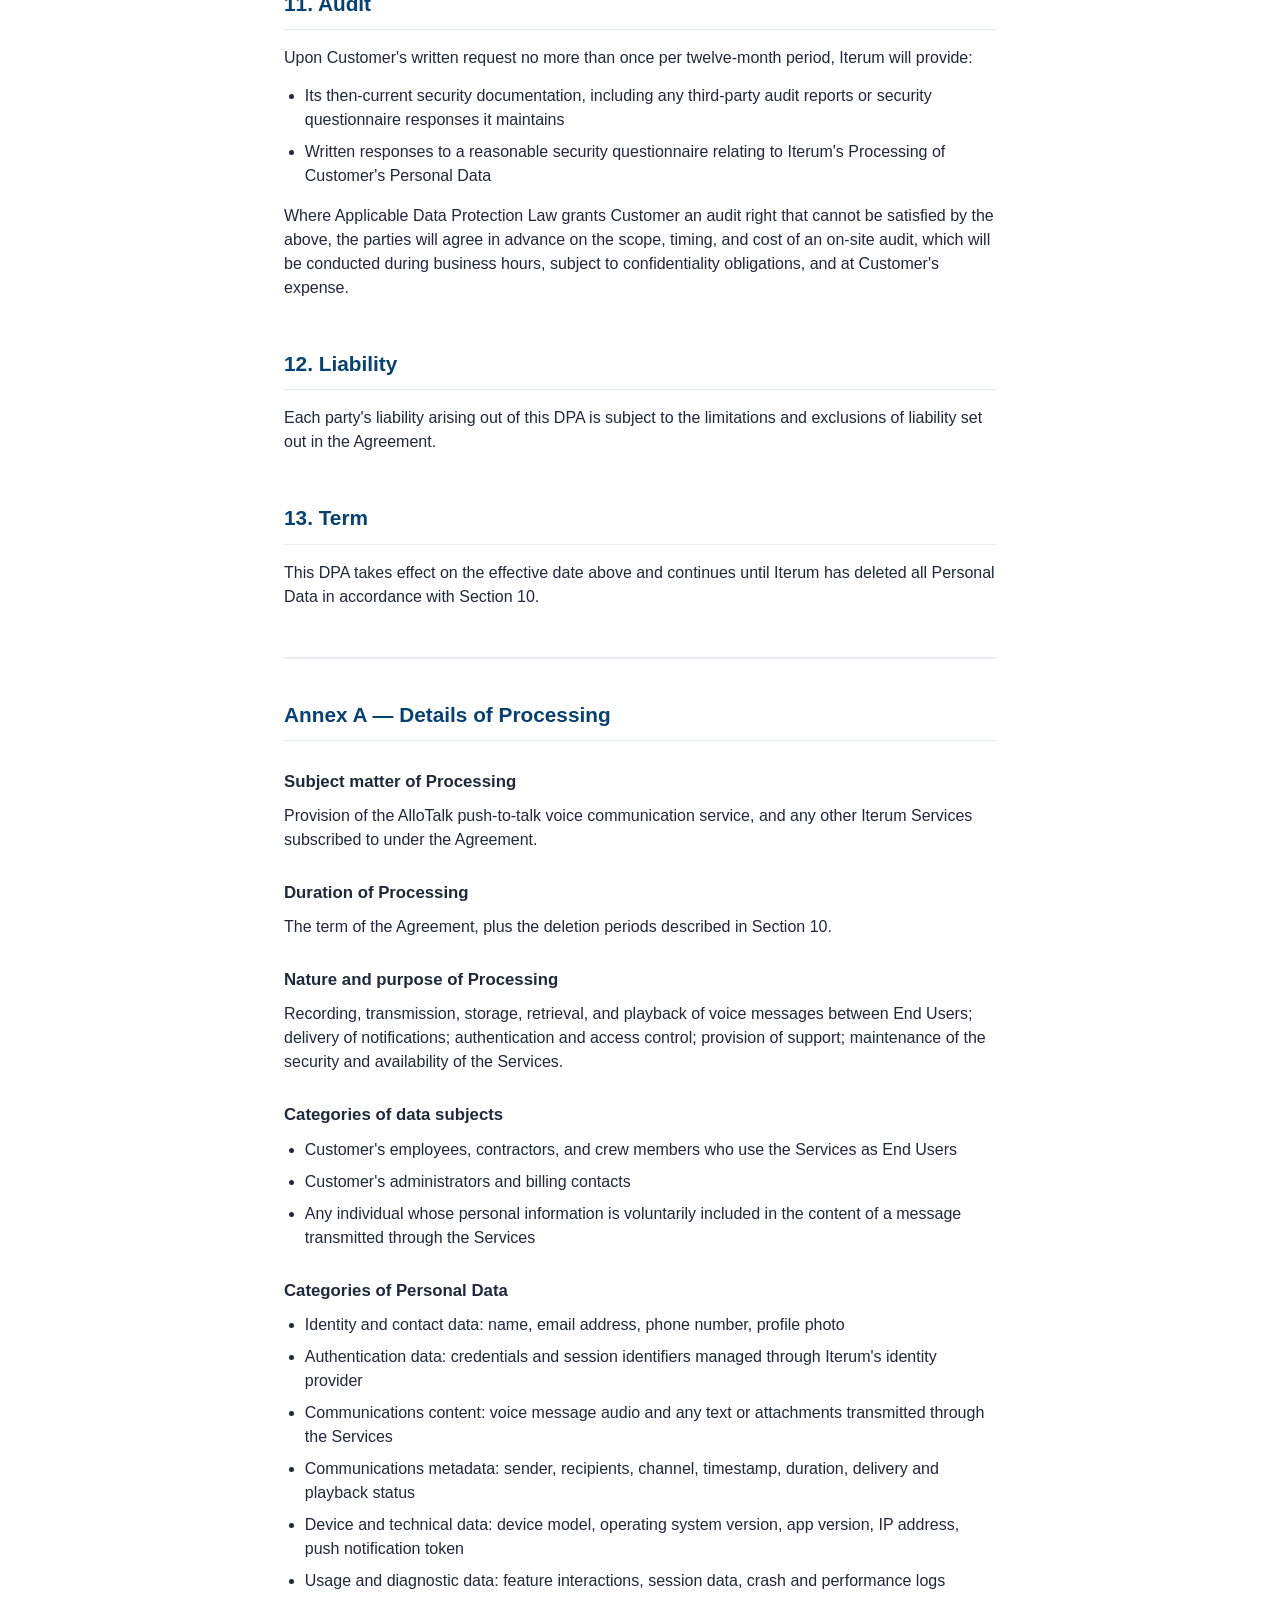
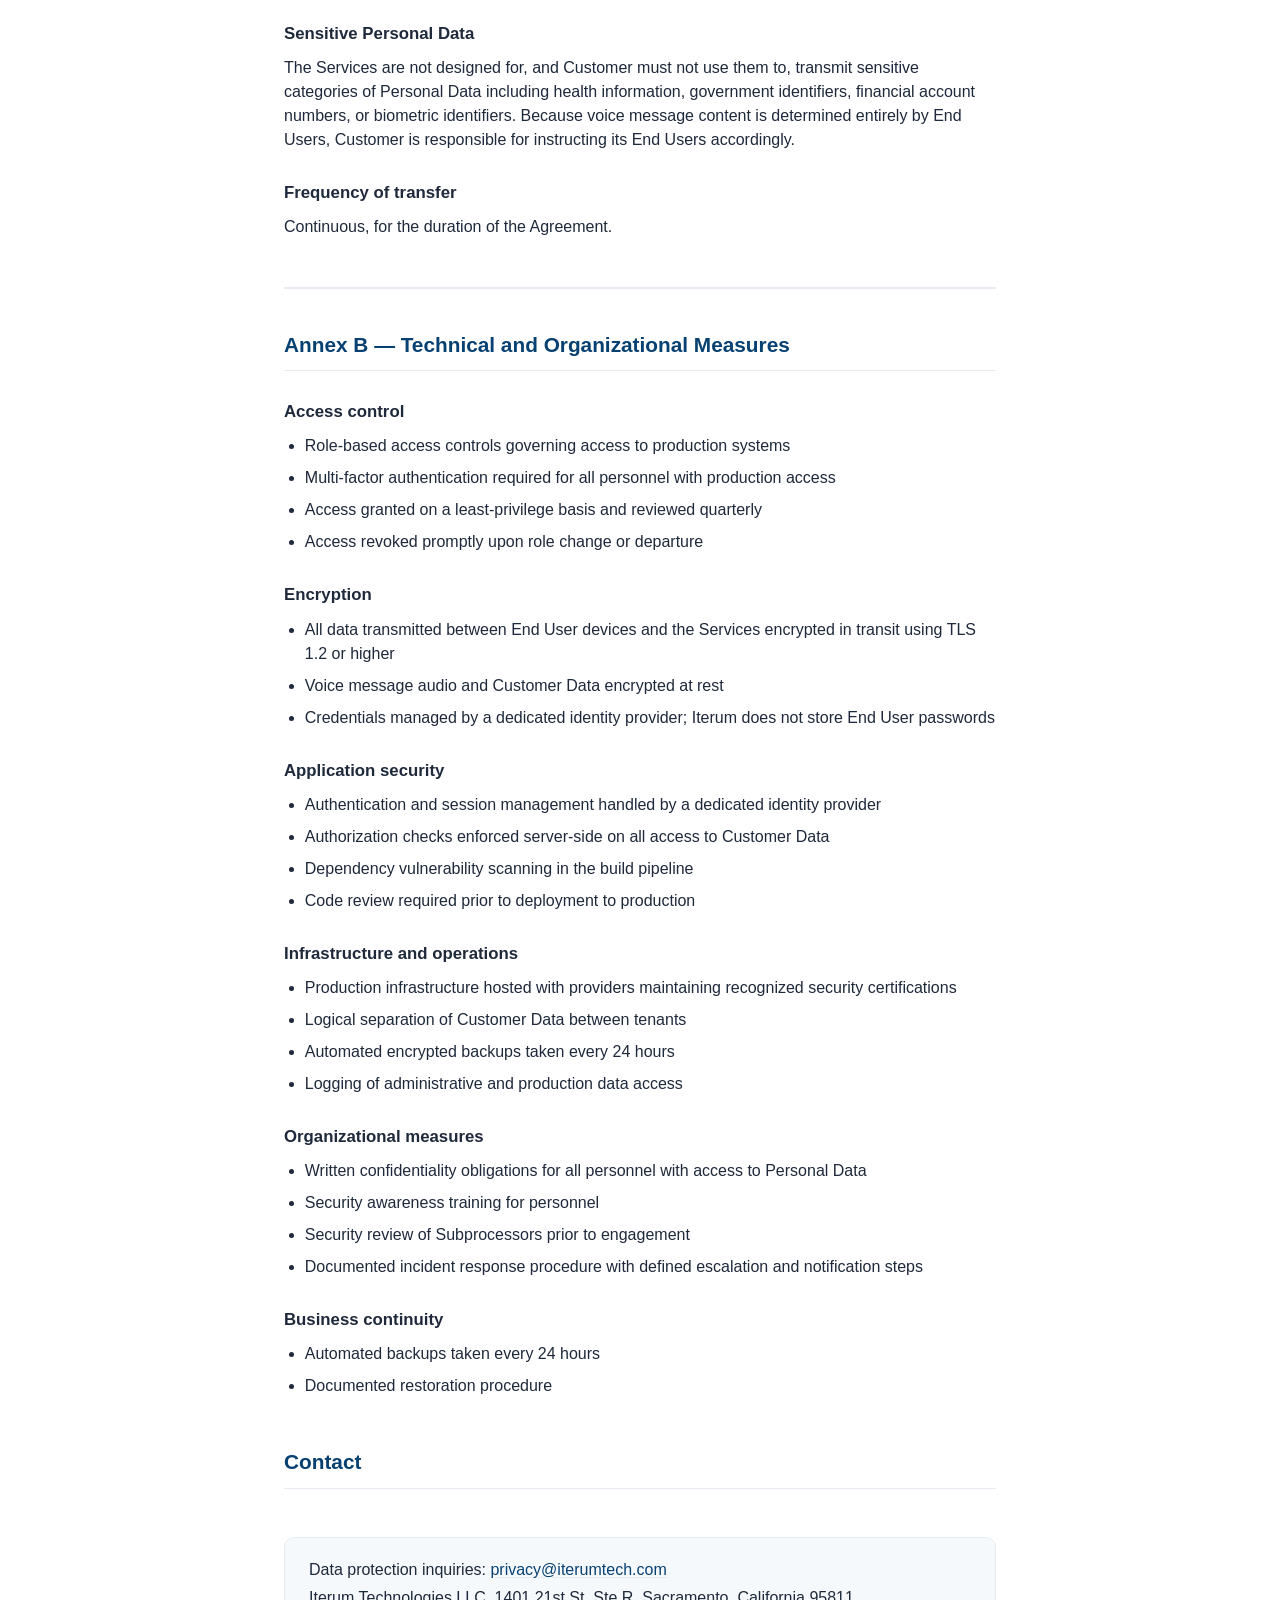
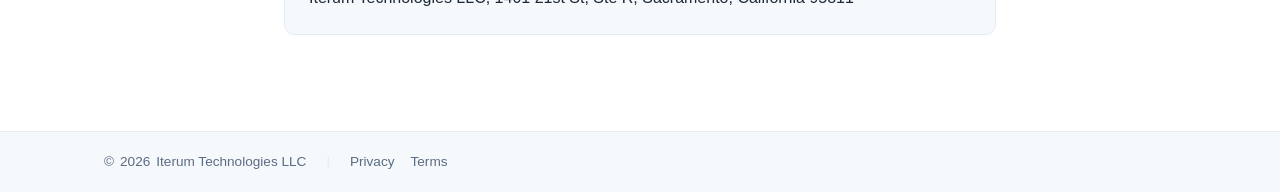
==== commit 5bdfa77f: "Move copyright year before company name in footers The footer read "© Iterum Technologies LLC 2026"," ====
--- a/dpa/index.html
+++ b/dpa/index.html
@@ -11,8 +11,9 @@
   <body>
     <header class="site-header">
       <div class="container">
-        <a class="brand" href="../index.html">
-          <img src="../logo.svg" alt="Iterum Technologies" />
+        <a class="brand" href="/">
+          <img class="logo-light" src="../logo.svg" alt="Iterum Technologies" />
+          <img class="logo-dark" src="../logo_white.svg" alt="Iterum Technologies" />
         </a>
         <a class="btn btn-primary" href="mailto:hello@iterumtech.com">Contact</a>
       </div>
@@ -306,7 +307,7 @@
 
     <footer class="site-footer">
       <div class="container">
-        <span class="footer-copyright">&copy; Iterum Technologies LLC <span id="year"></span></span>
+        <span class="footer-copyright">&copy; <span id="year"></span> Iterum Technologies LLC</span>
         <span class="footer-sep">|</span>
         <span class="footer-links">
           <a href="../privacy/">Privacy</a>
--- a/styles.css
+++ b/styles.css
@@ -11,6 +11,21 @@
   --shadow: 0 1px 2px rgba(15, 42, 74, 0.04), 0 8px 24px rgba(15, 42, 74, 0.06);
   --radius: 14px;
   --container: 1120px;
+  color-scheme: light dark;
+}
+
+@media (prefers-color-scheme: dark) {
+  :root {
+    --blue-dark: #6db2ec;
+    --blue: #4d9bff;
+    --blue-light: #62b3ff;
+    --bg: #0b1220;
+    --bg-soft: #131c2e;
+    --text: #e6ebf2;
+    --text-muted: #93a3ba;
+    --border: #24304a;
+    --shadow: 0 1px 2px rgba(0, 0, 0, 0.3), 0 8px 24px rgba(0, 0, 0, 0.4);
+  }
 }
 
 * {
@@ -78,6 +93,20 @@
 .brand img {
   height: 46px;
   width: auto;
+}
+
+.logo-dark {
+  display: none;
+}
+
+@media (prefers-color-scheme: dark) {
+  .logo-light {
+    display: none;
+  }
+
+  .logo-dark {
+    display: block;
+  }
 }
 
 .btn {
@@ -501,3 +530,28 @@
     padding-top: 28px;
   }
 }
+
+@media (prefers-color-scheme: dark) {
+  .site-header {
+    background: rgba(11, 18, 32, 0.85);
+  }
+
+  .btn-primary {
+    background: #1d5f9e;
+    box-shadow: 0 4px 14px rgba(0, 0, 0, 0.35);
+  }
+
+  .btn-primary:hover {
+    background: #226fb6;
+    box-shadow: 0 6px 18px rgba(0, 0, 0, 0.4);
+  }
+
+  .btn-cta {
+    background: linear-gradient(135deg, #1c8ce0, #0052cc);
+    box-shadow: 0 6px 18px rgba(0, 0, 0, 0.4);
+  }
+
+  .btn-cta:hover {
+    box-shadow: 0 8px 22px rgba(0, 0, 0, 0.45);
+  }
+}
